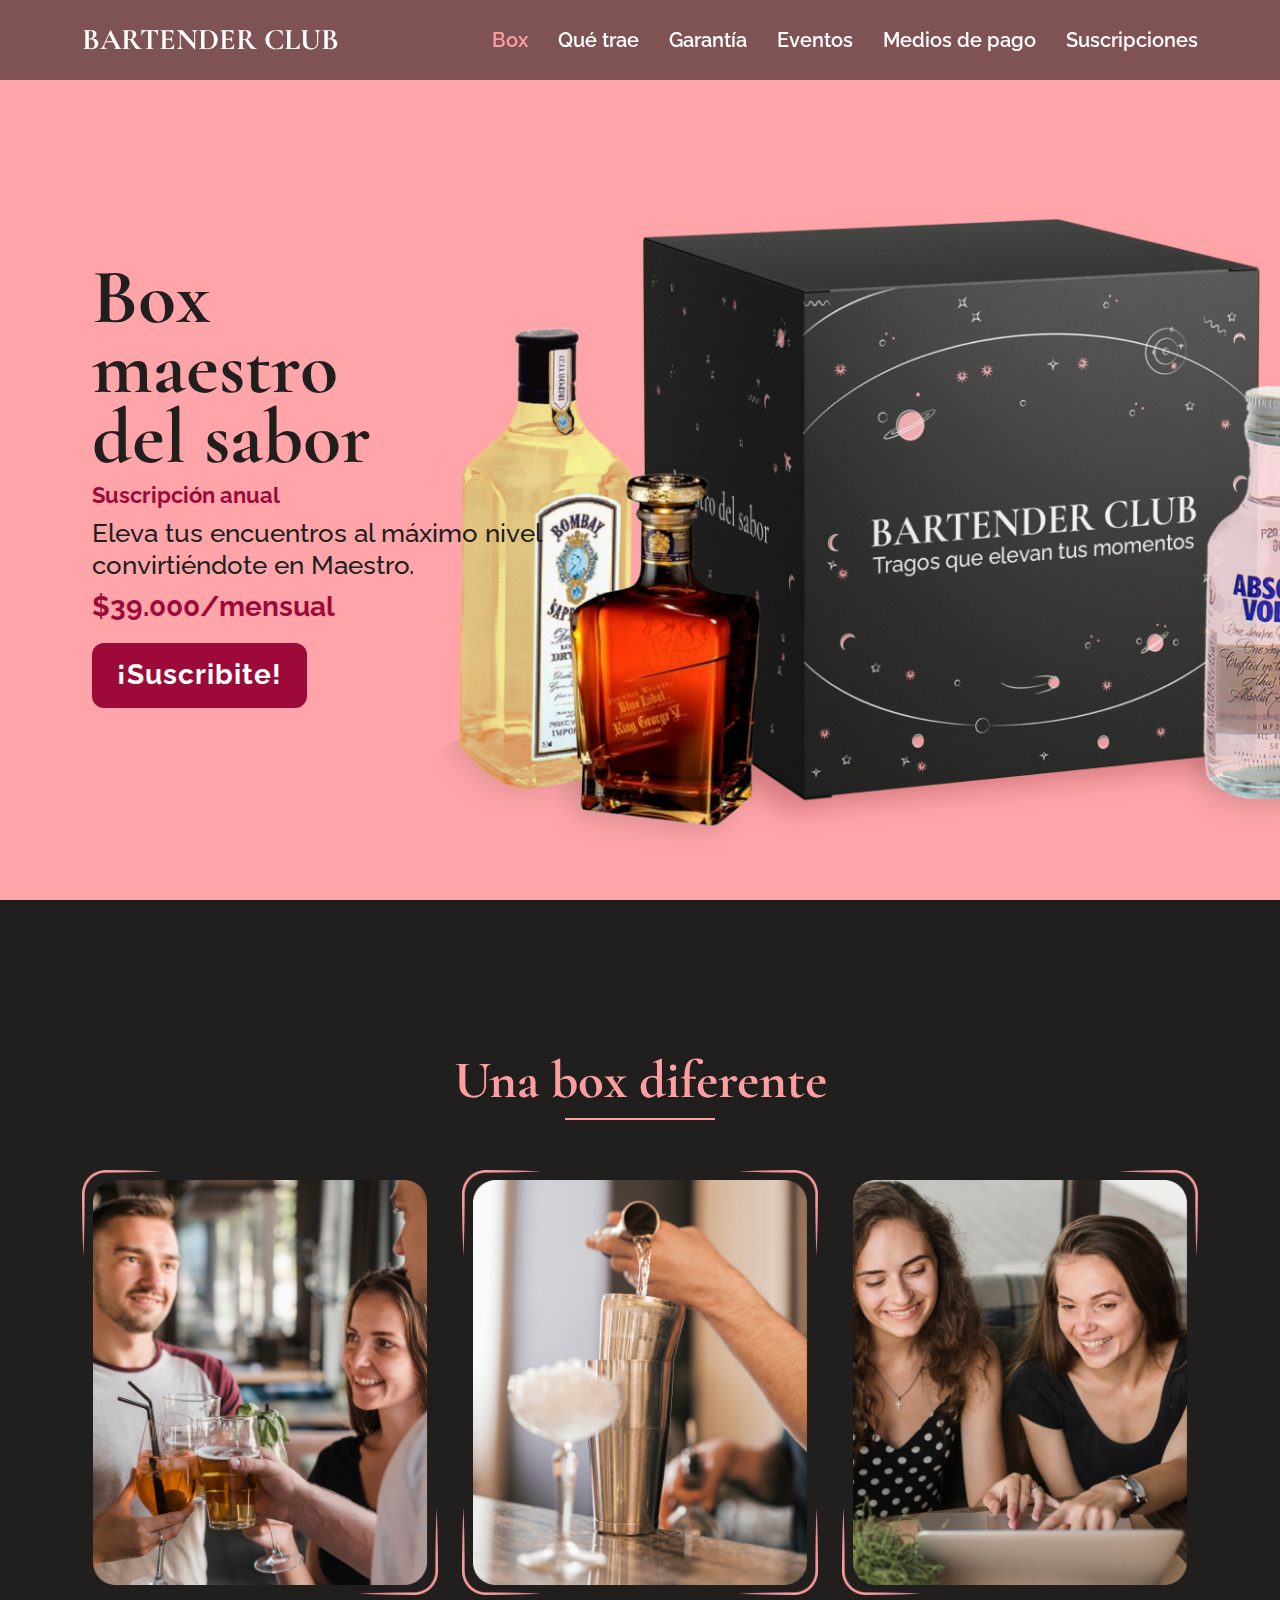
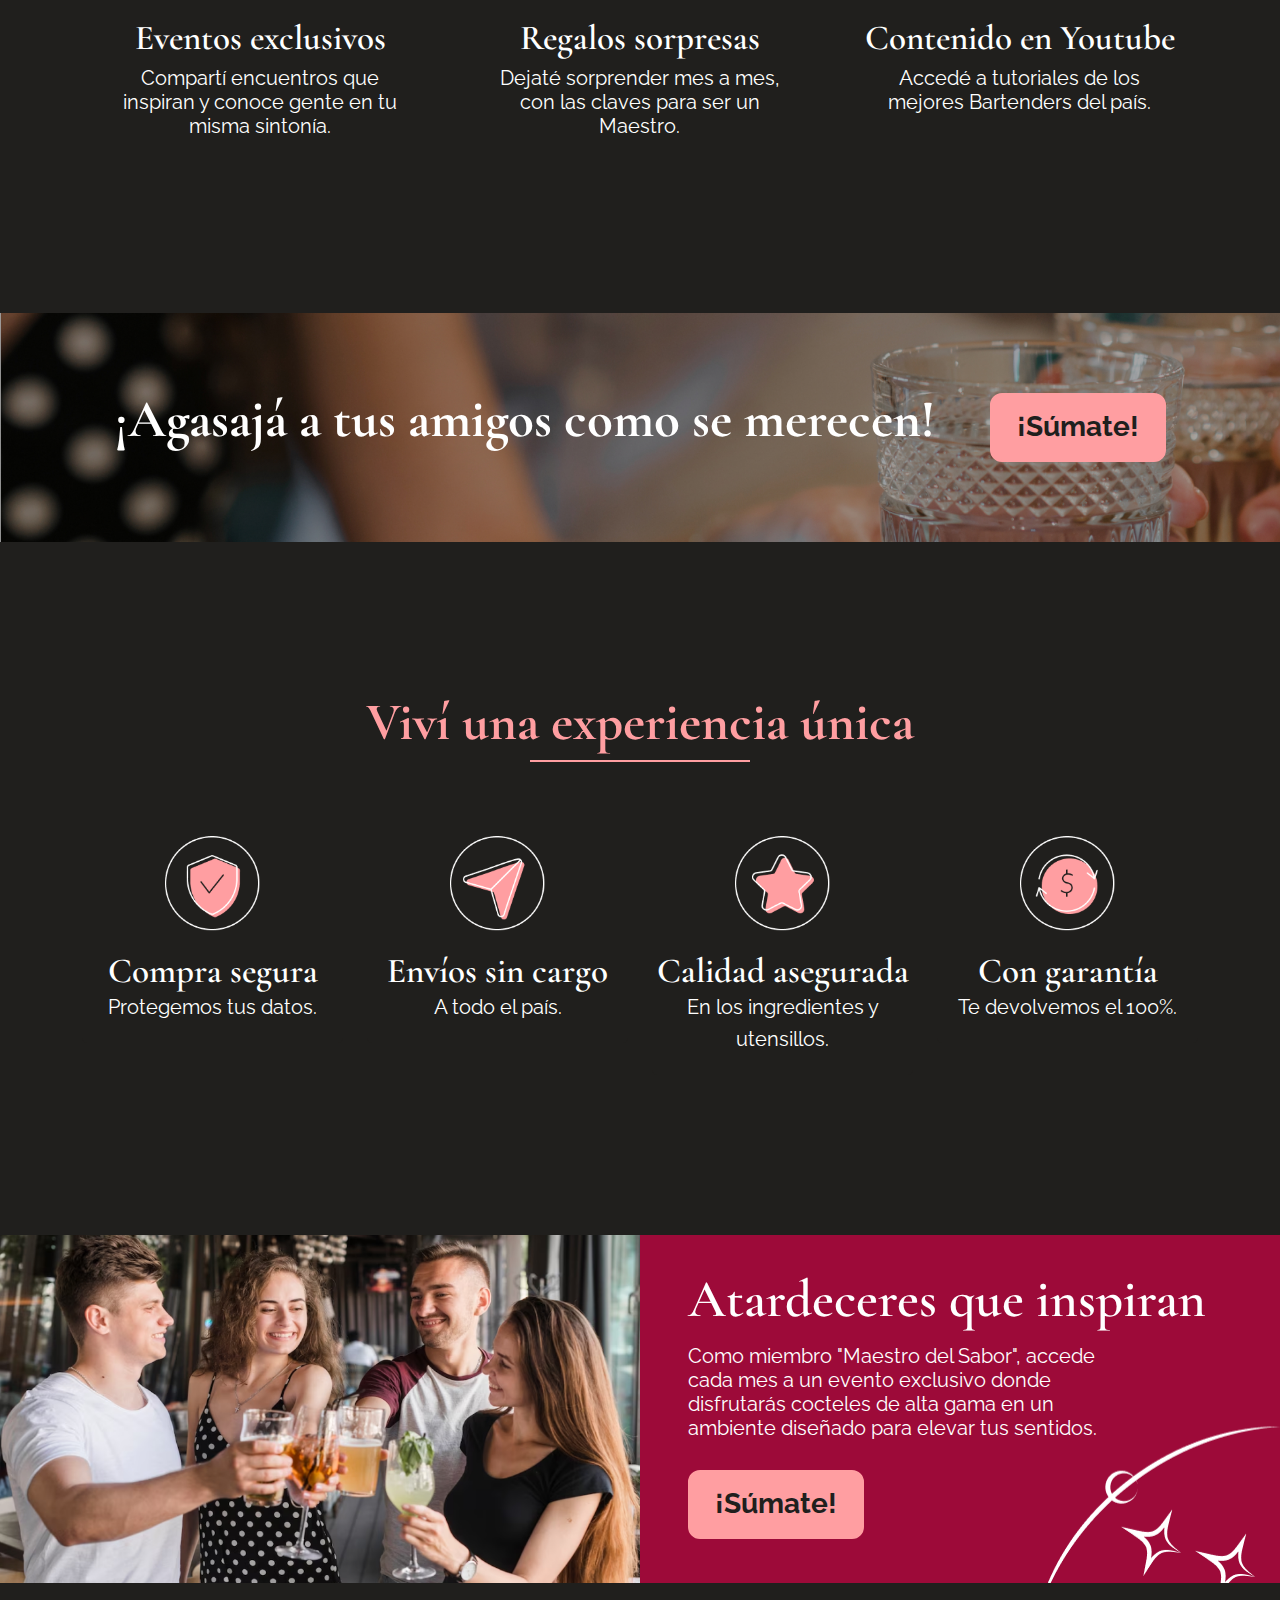
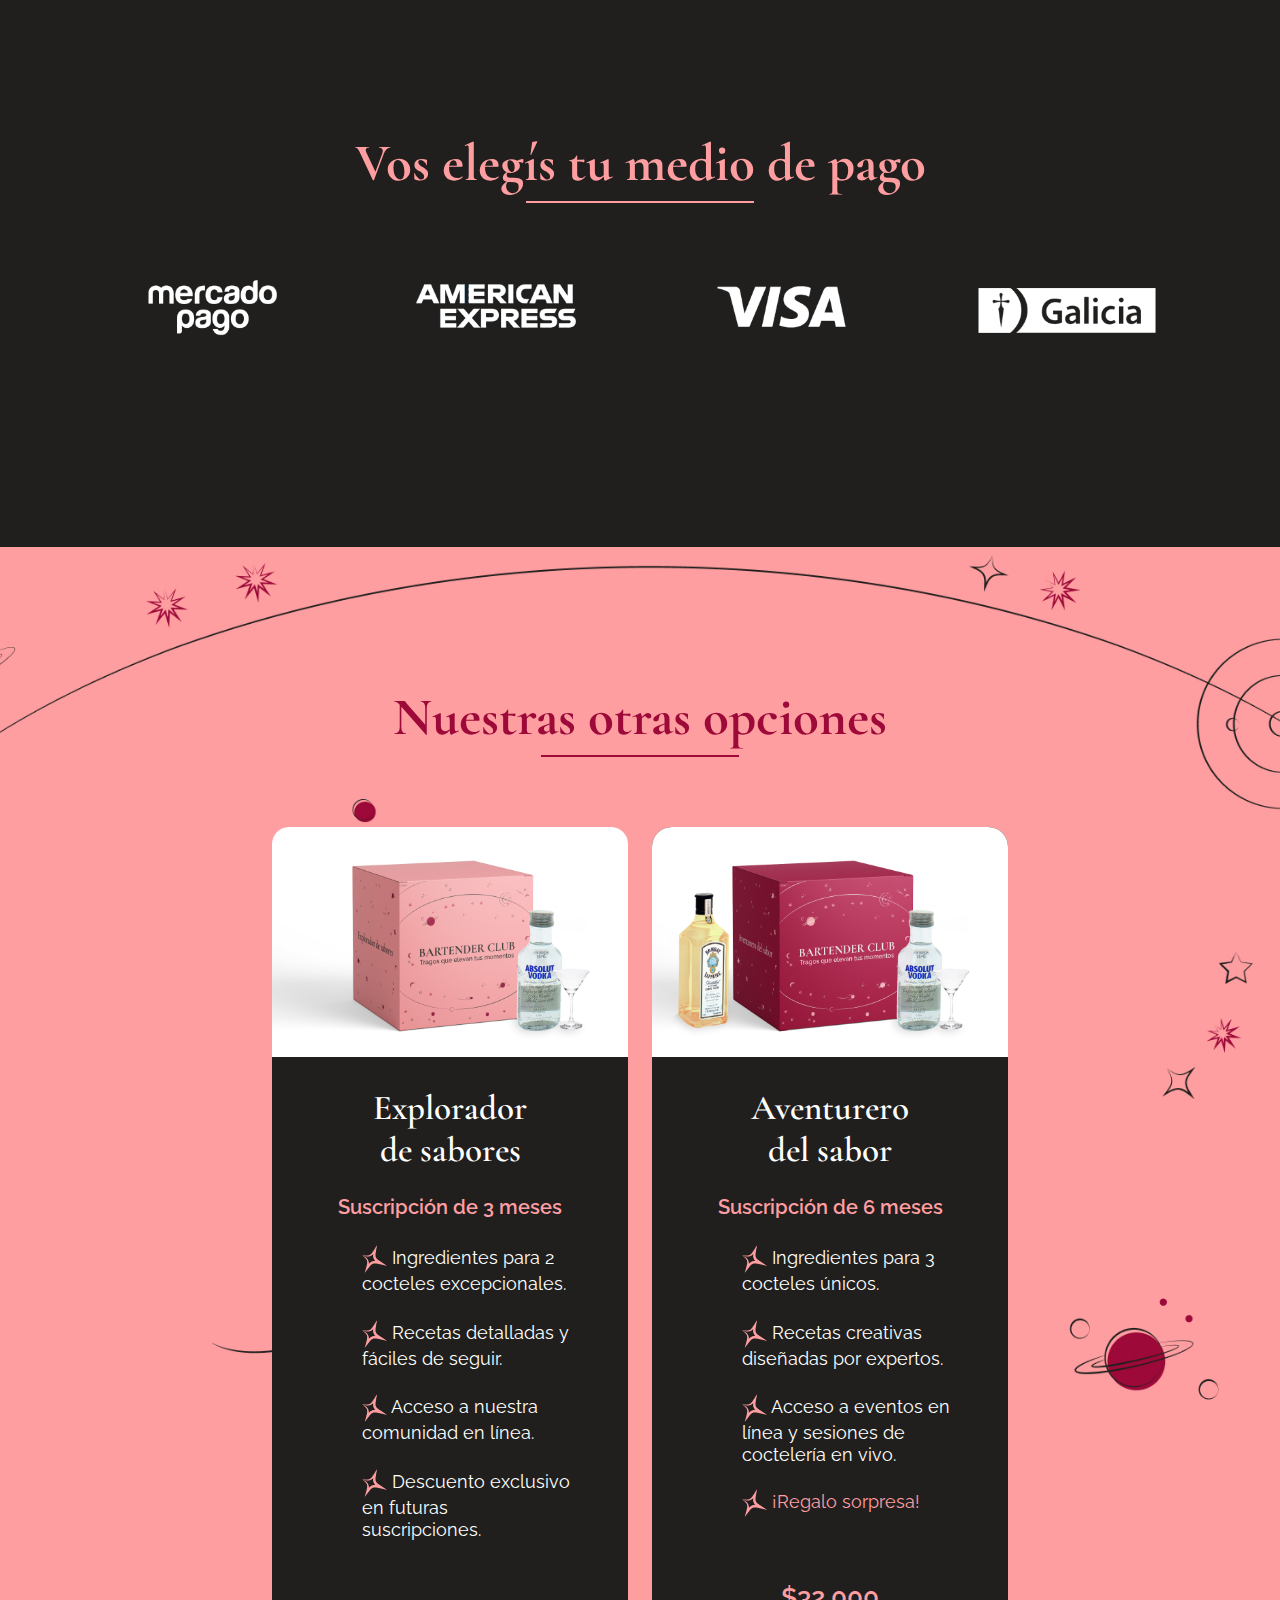
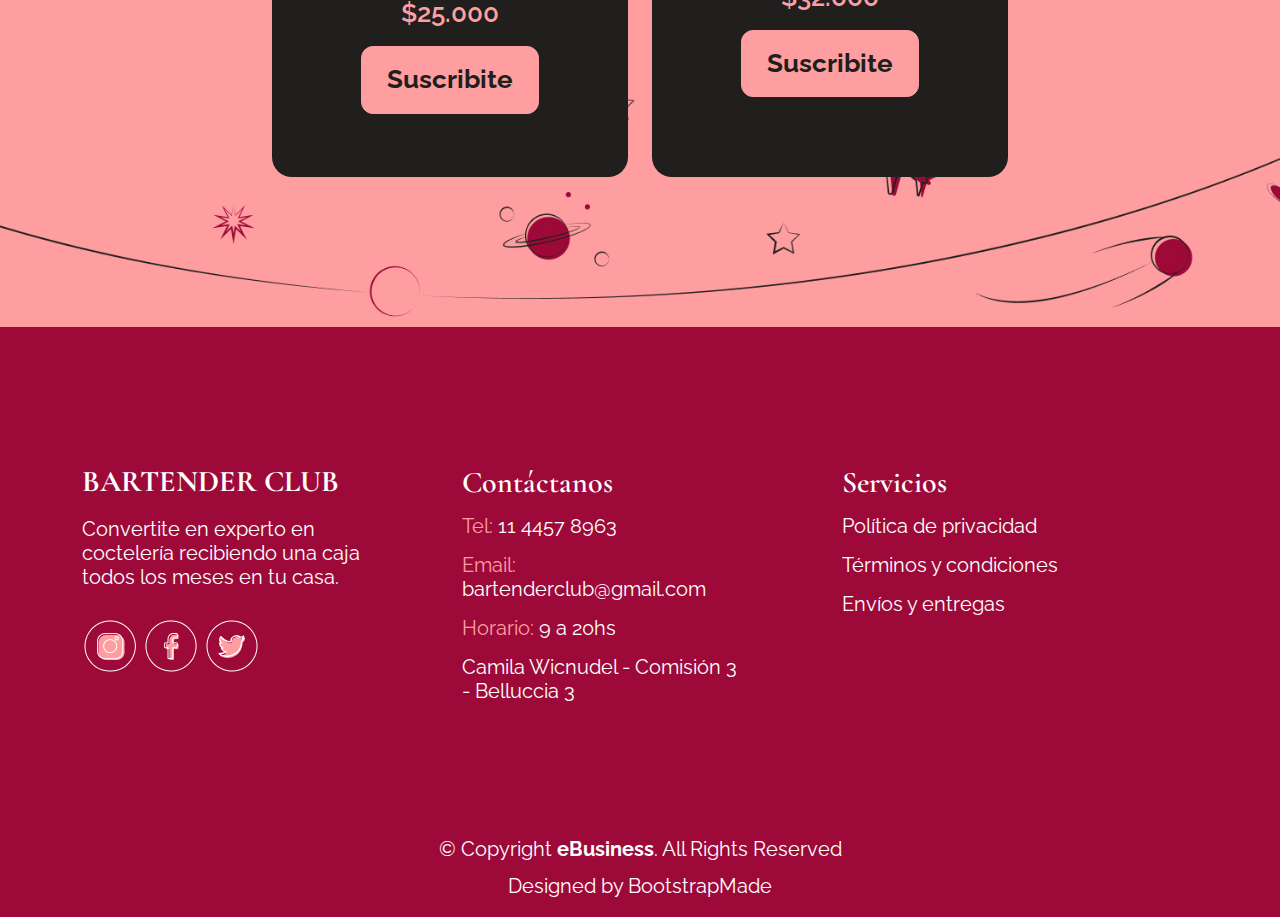
==== detalle.html @ 48e166f2 "ÚLTIMOS CAMBIOS!" ====
<!DOCTYPE html>
<html lang="en">

<head>
  <meta charset="utf-8">
  <meta content="width=device-width, initial-scale=1.0" name="viewport">

  <title>eBusiness Bootstrap Template - Index</title>
  <meta content="" name="description">
  <meta content="" name="keywords">

  <!-- Favicons -->
  <link href="assets/img/favicon.png" rel="icon">
  <link href="assets/img/apple-touch-icon.png" rel="apple-touch-icon">

  <!-- Google Fonts -->
  <link rel="preconnect" href="https://fonts.googleapis.com">
<link rel="preconnect" href="https://fonts.gstatic.com" crossorigin>
<link href="https://fonts.googleapis.com/css2?family=Cormorant+Garamond:wght@400;500;600;700&family=Raleway:wght@400;500;600;700&display=swap" rel="stylesheet">

  <!-- Vendor CSS Files -->
  <link href="assets/vendor/animate.css/animate.min.css" rel="stylesheet">
  <link href="assets/vendor/bootstrap/css/bootstrap.min.css" rel="stylesheet">
  <link href="assets/vendor/bootstrap-icons/bootstrap-icons.css" rel="stylesheet">
  <link href="assets/vendor/boxicons/css/boxicons.min.css" rel="stylesheet">
  <link href="assets/vendor/glightbox/css/glightbox.min.css" rel="stylesheet">
  <link href="assets/vendor/swiper/swiper-bundle.min.css" rel="stylesheet">

  <!-- Template Main CSS File -->
  <link href="assets/css/style.css" rel="stylesheet">

  <!-- =======================================================
  * Template Name: eBusiness
  * Updated: Jul 27 2023 with Bootstrap v5.3.1
  * Template URL: https://bootstrapmade.com/ebusiness-bootstrap-corporate-template/
  * Author: BootstrapMade.com
  * License: https://bootstrapmade.com/license/
  ======================================================== -->



</head>

<body>

  <!-- ======= Header ======= -->
  <header id="header" class="fixed-top d-flex align-items-center">
    <div class="container d-flex justify-content-between">

      <div class="logo">
        <h1><a href="index.html"><span>BARTENDER CLUB</a></h1>
        <!-- Uncomment below if you prefer to use an image logo -->
        <!-- <a href="index.html"><img src="assets/img/logo.png" alt="" class="img-fluid"></a>-->
      </div>

      <nav id="navbar" class="navbar">
        <ul>
          <li><a class="nav-link scrollto active" href="#hero">Box</a></li>
          <li><a class="nav-link scrollto" href="#services2">Qué trae</a></li>
          <li><a class="nav-link scrollto" href="#team2">Garantía</a></li>
          <!-- <li><a class="nav-link scrollto" href="#testimonials">Comunidad</a></li>-->
          <li><a class="nav-link scrollto" href="#reviews-area">Eventos</a></li>
         <!-- <li><a class="nav-link scrollto" href="#portfolio">Opiniones</a></li> -->
          <li><a class="nav-link scrollto" href="#team3">Medios de pago</a></li>
          <li><a class="nav-link scrollto" href="#pricing">Suscripciones</a></li>
          <!-- <li><a href="blog.html">Blog</a></li>
          <li class="dropdown"><a href="#"><span>Drop Down</span> <i class="bi bi-chevron-down"></i></a>
            <ul>
              <li><a href="#">Drop Down 1</a></li>
              <li class="dropdown"><a href="#"><span>Deep Drop Down</span> <i class="bi bi-chevron-right"></i></a>
                <ul>
                  <li><a href="#">Deep Drop Down 1</a></li>
                  <li><a href="#">Deep Drop Down 2</a></li>
                  <li><a href="#">Deep Drop Down 3</a></li>
                  <li><a href="#">Deep Drop Down 4</a></li>
                  <li><a href="#">Deep Drop Down 5</a></li>
                </ul>
              </li>
              <li><a href="#">Drop Down 2</a></li>
              <li><a href="#">Drop Down 3</a></li>
              <li><a href="#">Drop Down 4</a></li>
            </ul>
          </li>
          <li><a class="nav-link scrollto" href="#contact">Contacto</a></li>
        </ul>
        <i class="bi bi-list mobile-nav-toggle"></i> -->
      </nav><!-- .navbar -->


    </div>
  </header><!-- End Header -->

   <!-- ======= hero Section ======= -->
   <section id="hero2"> <div class="carousel-item active">
        <div class="carousel-container">
            <div class="container">
                <h2 class="animate__animated animate__fadeInUp">Box maestro del sabor</h2>
                <h4>Suscripción anual</h4>
                <p class="animate__animated animate__fadeInDown">Eleva tus encuentros al máximo nivel convirtiéndote en Maestro. </p>
                <h3 >$39.000/mensual</h3>
                <a href="#about" class="btn-get-started scrollto animate__animated animate__fadeInUp">¡Suscribite!</a>
            </div>
        </div>
    </div>
</section>
<!-- End Hero Section -->


  <main id="main">

    

    <!-- ======= Services Section detalle ======= -->
    <div id="services2" class="services-area2 area-padding2">
      <div class="container">
        <div class="row">
          <div class="col-md-12 col-sm-12 col-xs-12">
            <div class="section-headline services-head text-center">
              <h2>Una box diferente</h2>
            </div>
          </div>
        </div>
        <div class="row text-center">
          <!-- Start Left services -->
          <div class="col-md-4 col-sm-4 col-xs-12">
            <div class="about-move">
              <div class="services-details">
                <div class="single-services2">
                  <a href="#">
                    <img src="assets/img/comofunciona/b1.png" alt="">
                  </a>
                  <h4>Eventos exclusivos</h4>
                  <p>
                    Compartí encuentros que inspiran y conoce gente en tu misma sintonía.
                  </p>
                </div>
              </div>
              <!-- end about-details -->
            </div>
          </div>
          <div class="col-md-4 col-sm-4 col-xs-12">
            <div class="about-move">
              <div class="services-details">
                <div class="single-services2">
                  <a href="#">
                    <img src="assets/img/comofunciona/b2.png" alt="">
                  </a>
                  <h4>Regalos sorpresas</h4>
                  <p>
                    Dejaté sorprender mes a mes, con las claves para ser un Maestro.
                  </p>
                </div>
              </div>
              <!-- end about-details -->
            </div>
          </div>
          <div class="col-md-4 col-sm-4 col-xs-12">
            <!-- end col-md-4 -->
            <div class=" about-move">
              <div class="services-details">
                <div class="single-services2">
                  <a href="#">
                    <img src="assets/img/comofunciona/b3.png" alt="">
                  </a>
                  <h4>Contenido en Youtube</h4>
                  <p>
                    Accedé a tutoriales de los mejores Bartenders del país.
                  </p>
                </div>
              </div>
              <!-- end about-details -->
            </div>
          </div>
          <div class="col-md-4 col-sm-4 col-xs-12">
            <!-- end col-md-4 -->
           
            </div>
          </div>
        </div>
      </div>
    </div><!-- End Services Section -->
    
    <!-- ======= About Section ======= 
    <div id="about" class="about-area area-padding">
      <div class="container">
        <div class="row">
          <div class="col-md-12 col-sm-12 col-xs-12">
          </div>
        </div>
        <div class="row">
          <!-- single-well start
          <div class="col-md-6 col-sm-6 col-xs-12">
            <div class="well-left">
              <div class="single-well">
                <a href="#">
                  <img src="assets/img/about/brindis.png" alt="">
                </a>
              </div>
            </div>
          </div>
          <!-- single-well end
          <div class="col-md-6 col-sm-6 col-xs-12">
            <div class="well-middle">
              <div class="single-well">
                
                <h2>Viví tu mejor experiencia</h2>
                <ul>
                  <li>
                    <img src="assets/img/bullet.png" alt="">  Sé tu propio creador de sabores
                  </li>
                   <p>
                    Tu creatividad se enciende para transformar cada momento en una experiencia única.
                  </p> 
                
                  <li>
                    <img src="assets/img/bullet.png" alt=""> Sorprendé a tus amigos
                  </li>

                  <p>
                    Tus cocteles excepcionales elevarán tus encuentros a un nivel superior, creando recuerdos inolvidables.
                  </p> 

                  <li>
                    <img src="assets/img/bullet.png" alt=""> Descubrí los secretos
                  </li>
                  <li>  <p>
                    Tu toque especial está en aprender los trucos de Pablo Zitarosa, campeón del World Class 2023.
                  </p> </li>
                 
              
                </ul>
              </div>
            </div>
          </div>
          <!-- End col
        </div>
      </div>
    </div><!-- End About Section -->


  <!--   ======= Suscribe Section ======= -->
  <div class="suscribe-area2">
    <div class="container">
      <div class="row">
        <div class="col-lg-12 col-md-12 col-sm-12 col-xs=12">
          <div class="suscribe-text text-center">
            <h2>¡Agasajá a tus amigos como se merecen!</h2>
            <a class="sus-btn" href="#">¡Súmate!</a>
          </div>
        </div>
      </div>
    </div>
  </div><!-- End Suscribe Section -->

 
   <!-- ======= Team Section ======= -->
 <div id="team2" class="our-team-area area-padding">
  <div class="container">
    <div class="row">
      <div class="col-md-12 col-sm-12 col-xs-12">
        <div class="section-headline text-center">
          <h2>Viví una experiencia única</h2>
        </div>
      </div>
    </div>
    <div class="row">
      <div class="col-md-3 col-sm-3 col-xs-12">
        <div class="single-team-member">
          <div class="team-img">
            <a href="#">
              <img src="assets/img/team/e1.png" alt="">
            </a>
            <div class="team-social-icon text-center">
              
            </div>
          </div>
          <div class="team-content2 text-center">
            <h3>Compra segura</h3>
            <p>Protegemos tus datos.</p>
          </div>
        </div>
      </div>
     <!--   End column -->
       <div class="col-md-3 col-sm-3 col-xs-12">
        <div class="single-team-member">
          <div class="team-img">
            <a href="#">
              <img src="assets/img/team/e2.png" alt="">
            </a>
            <div class="team-social-icon text-center">
            
            </div>
          </div>
          <div class="team-content2 text-center">
            <h3>Envíos sin cargo</h3>
            <p> A todo el país.</p>
          </div>
        </div>
      </div> 
     <!--   End column -->
      <div class="col-md-3 col-sm-3 col-xs-12">
        <div class="single-team-member">
          <div class="team-img">
            <a href="#">
              <img src="assets/img/team/e3.png" alt="">
            </a>
            <div class="team-social-icon text-center">
              
            </div>
          </div>
          <div class="team-content2 text-center">
            <h3>Calidad asegurada</h3>
            <p>En los ingredientes y utensillos.</p>
          </div>
        </div>
      </div>
   <!--   End column -->
      <div class="col-md-3 col-sm-3 col-xs-12">
        <div class="single-team-member">
          <div class="team-img">
            <a href="#">
              <img src="assets/img/team/e4.png" alt="">
            </a>
            <div class="team-social-icon text-center">

            </div>
          </div>
          <div class="team-content2 text-center">
            <h3>Con garantía</h3>
            <p>Te devolvemos el 100%.</p>
          </div>
        </div>
      </div>
   <!--   End column -->
    </div>
  </div>
</div>
<!-- End Team Section -->

 <!-- ======= Rviews Section ======= -->
 <div class="reviews-area">
  <div class="row g-0">
    <div class="col-lg-6">
      <img src="assets/img/background/brindis2.png" alt="" class="img-fluid">
    </div>
    <div class="col-lg-6 work-right-text d-flex align-items-center">
      <div class="px-5 py-5 py-lg-0">
        <h2>Atardeceres que inspiran</h2>
        <p>Como miembro "Maestro del Sabor", accede cada mes a un evento exclusivo donde disfrutarás cocteles de alta gama en un ambiente diseñado para elevar tus sentidos.</p>
         <a class="sus-btn" href="#">¡Súmate!</a>
      </div>
    </div>
  </div>
</div><!-- End Rviews Section -->


<!-- ======= medios de pago ======= -->
<div id="team3" class="our-team-area area-padding">
  <div class="container">
    <div class="row">
      <div class="col-md-12 col-sm-12 col-xs-12">
        <div class="section-headline text-center">
          <h2>Vos elegís tu medio de pago</h2>
        </div>
      </div>
    </div>
    <div class="row">
      <div class="col-md-3 col-sm-3 col-xs-12">
        <div class="single-team-member">
          <div class="team-img">
            <a href="#">
              <img src="assets/img/team/me1.png" alt="">
            </a>
            <div class="team-social-icon text-center">
              
            </div>
          </div>
          <div class="team-content2 text-center">
            
          </div>
        </div>
      </div>
     <!--   End column -->
       <div class="col-md-3 col-sm-3 col-xs-12">
        <div class="single-team-member">
          <div class="team-img">
            <a href="#">
              <img src="assets/img/team/me2.png" alt="">
            </a>
            <div class="team-social-icon text-center">
            
            </div>
          </div>
          <div class="team-content2 text-center">
            
          </div>
        </div>
      </div> 
     <!--   End column -->
      <div class="col-md-3 col-sm-3 col-xs-12">
        <div class="single-team-member">
          <div class="team-img">
            <a href="#">
              <img src="assets/img/team/me3.png" alt="">
            </a>
            <div class="team-social-icon text-center">
              
            </div>
          </div>
          <div class="team-content2 text-center">
            
          </div>
        </div>
      </div>
   <!--   End column -->
      <div class="col-md-3 col-sm-3 col-xs-12">
        <div class="single-team-member">
          <div class="team-img">
            <a href="#">
              <img src="assets/img/team/me4.png" alt="">
            </a>
            <div class="team-social-icon text-center">

            </div>
          </div>
          <div class="team-content2 text-center">
           
          </div>
        </div>
      </div>
   <!--   End column -->
    </div>
  </div>
</div>
<!-- End Team Section -->

       <!-- ======= Pricing Section ======= -->
    <div id="pricing" class="pricing-area area-padding">
      <div class="container">
        <div class="row justify-content-center align-items-center"> <!-- Utilizamos flexbox para centrar horizontal y verticalmente -->
          <div class="col-md-12 col-sm-12 col-xs-12">
            <div class="section-headline text-center">
              <h2>Nuestras otras opciones</h2>
            </div>
          </div>
        </div>
        <div class="row justify-content-center align-items-center"> <!-- Utilizamos flexbox para centrar horizontal y verticalmente -->
          <div class="col-md-4 col-sm-4 col-xs-12">
            <div class="pri_table_list">
              <img src="assets/img/box1.png" class="testimonial-img" alt="">
              <h3>Explorador <br /> de sabores </h3>
              <h5>Suscripción de 3 meses</h5>
              <ol>
                <li>
                  <img src="assets/img/minibullet.png" alt=""> Ingredientes para 2 cocteles excepcionales.
                </li>
                <li> <img src="assets/img/minibullet.png" alt="">  Recetas detalladas y fáciles de seguir.
                  </li>
                  <li>
                    <img src="assets/img/minibullet.png" alt="">  Acceso a nuestra comunidad en línea.
                  </li>
                  <li> <img src="assets/img/minibullet.png" alt=""> Descuento exclusivo en futuras suscripciones.
                    </li>
              
                   <!--
               <li class="check"><i class="bi bi-check"></i><span>Multiple slider</span></li>
                <li class="cross"><i class="bi bi-x"></i><span>Free domin</span></li>
                <li class="cross"><i class="bi bi-x"></i><span>Support unlimited</span></li>
                <li class="check"><i class="bi bi-check"></i><span>Payment online</span></li>
                <li class="check"><i class="bi bi-x"></i><span>Cash back</span></li>
              -->
            </ol>
            <h4> <br /> $25.000 </h4>
              <button>Suscribite</button>
            </div>
          </div>
          <div class="col-md-4 col-sm-4 col-xs-12">
            <div class="pri_table_list active">
              <img src="assets/img/box2.png" class="testimonial-img" alt="">
              <h3>Aventurero <br /> del sabor </h3>
              <h5>Suscripción de 6 meses</h5>
              <ol>
                <li>  <img src="assets/img/minibullet.png" alt="">  Ingredientes para 3 cocteles únicos.
                </li>
                <li> <img src="assets/img/minibullet.png" alt="">  Recetas creativas diseñadas por expertos.
                  </li>
                  <li>
                    <img src="assets/img/minibullet.png" alt="">  Acceso a eventos en línea y sesiones de coctelería en vivo.
                  </li>
                  <h6><img src="assets/img/minibullet.png" alt="">  ¡Regalo sorpresa!</h6> 
                    
                <!--<li class="check"><i class="bi bi-check"></i><span>Support unlimited</span></li>
                <li class="check"><i class="bi bi-check"></i><span>Payment online</span></li>
                <li class="cross"><i class="bi bi-x"></i><span>Cash back</span></li> -->
              </ol>
              <h4> <br /> $32.000 </h4>
              <button>Suscribite</button>
            </div>
          </div>
        
        </div>
      </div>
    </div><!-- End Pricing Section -->

<!-- ======= Marcas ======= 
<div id="marcas" class="marcas-area">
  <div class="container">
    <div class="row">
      <div class="col-md-12 col-sm-12 col-xs-12">
      </div>
    </div>
    <div class="row">
      <div class="col-md-3 col-sm-3 col-xs-12">
        <div class="single-team-member">
          <div class="team-img">
            <a href="#">
              <img src="assets/img/marcas/marca1.png" alt="">
            </a>
            <div class="team-social-icon text-center">
              <ul>
                
              </ul>
            </div>
          </div>
         
        </div>
      </div>
     <!--   End column 
       <div class="col-md-3 col-sm-3 col-xs-12">
        <div class="single-team-member">
          <div class="team-img">
            <a href="#">
              <img src="assets/img/marcas/marca2.png" alt="">
            </a>
            <div class="team-social-icon text-center">
              <ul>
              
              </ul>
            </div>
          </div>
          
        </div>
      </div> 
     <!--   End column 
      <div class="col-md-3 col-sm-3 col-xs-12">
        <div class="single-team-member">
          <div class="team-img">
            <a href="#">
              <img src="assets/img/marcas/marca3.png" alt="">
            </a>
            <div class="team-social-icon text-center">
              <ul>
               
              </ul>
            </div>
          </div>
          
        </div>
      </div>
   <!--   End column 
      <div class="col-md-3 col-sm-3 col-xs-12">
        <div class="single-team-member">
          <div class="team-img">
            <a href="#">
              <img src="assets/img/marcas/marca4.png" alt="">
            </a>
            <div class="team-social-icon text-center">
              <ul>
               
              </ul>
            </div>
          </div>
          
        </div>
      </div>
   <!--   End column 
    </div>
  </div>
</div>
<!-- End Team Section -->

    
    
  
  
  
   <!-- ======= About Section 2 ======= 
   <div id="about" class="about-area2 area-padding">
    <div class="container">
      <div class="row">
        <div class="col-md-12 col-sm-12 col-xs-12">
        </div>
      </div>
      <div class="row">
        <!-- single-well start
        <div class="col-md-6 col-sm-6 col-xs-12">
          <div class="well-middle">
            <div class="single-well2">
              <h2>El creador de la magia</h2>
              <p>
                Soy Pablo Zitarosa, apasionado de la coctelería y ganador del World Class 2023. Mi objetivo es inspirarte para que transformes tus momentos y sorprendas a tus amigos. </p>
            </div> <a class="about-btn" href="#">Conoce más</a>
          </div>
        </div>
      
        <!-- single-well end
        
        <div class="col-md-6 col-sm-6 col-xs-12">
          <div class="well-left">
            <div class="single-well">
              <a href="#">
                <img src="assets/img/about/nuevopablo.png" alt="">
              </a>
            </div>
          </div>
        </div>

        <!-- End col-
      </div>
    </div>
  </div><!-- End About Section 2 -->
  
  
   
    
<!-- ======= Portfolio Section ======= 
<div id="portfolio" class="portfolio-area area-padding fix">
  <div class="container">
    <div class="row">
      <div class="col-lg-12 col-md-12 col-sm-12 col-xs-12">
        <div class="section-headline text-center">
          <h2>Compartí tu #MomentoBartender</h2>
        </div>
      </div>
    </div>
    <div class="row wesome-project-1 fix">
      <!-- Start Portfolio -page 
      <div class="col-lg-12 col-md-12 col-sm-12 col-xs-12">
       
      </div>
    </div>


    <div class="row awesome-project-content portfolio-container">


      <!-- portfolio-item start 
      <div class="col-md-4 col-sm-4 col-xs-12 portfolio-item filter-app portfolio-item">
        <div class="single-awesome-project">
          <div class="awesome-img">
            <a href="#"><img src="assets/img/portfolio/p1.png" alt="" /></a>
            <div class="add-actions text-center">
              <div class="project-dec">
                
              </div>
            </div>
          </div>
        </div>
      </div>
      <!-- portfolio-item end 


      <!-- portfolio-item start
      <div class="col-md-4 col-sm-4 col-xs-12 portfolio-item filter-web">
        <div class="single-awesome-project">
          <div class="awesome-img">
            <a href="#"><img src="assets/img/portfolio/p2.png" alt="" /></a>
            <div class="add-actions text-center">
              <div class="project-dec">
                
              </div>
            </div>
          </div>
        </div>
      </div>
      <!-- portfolio-item end -->

      <!-- portfolio-item start 
      <div class="col-md-4 col-sm-4 col-xs-12 portfolio-item filter-card">
        <div class="single-awesome-project">
          <div class="awesome-img">
            <a href="#"><img src="assets/img/portfolio/p3.png" alt="" /></a>
            <div class="add-actions text-center">
              <div class="project-dec">
                
              </div>
            </div>
          </div>
        </div>
      </div>
      <!-- portfolio-item end -->


      <!-- portfolio-item start 
      <div class="col-md-4 col-sm-4 col-xs-12 portfolio-item filter-web">
        <div class="single-awesome-project">
          <div class="awesome-img">
            <a href="#"><img src="assets/img/portfolio/p4.png" alt="" /></a>
            <div class="add-actions text-center">
              <div class="project-dec">
               
              </div>
            </div>
          </div>
        </div>
      </div>
      <!-- portfolio-item end -->


      <!-- portfolio-item start 
      <div class="col-md-4 col-sm-4 col-xs-12 portfolio-item filter-app">
        <div class="single-awesome-project">
          <div class="awesome-img">
            <a href="#"><img src="assets/img/portfolio/p5.png" alt="" /></a>
            <div class="add-actions text-center text-center">
              <div class="project-dec">
                
              </div>
            </div>
          </div>
        </div>
      </div>
      <!-- portfolio-item end 


      <!-- portfolio-item start 
      <div class="col-md-4 col-sm-4 col-xs-12 portfolio-item filter-web">
        <div class="single-awesome-project">
          <div class="awesome-img">
            <a href="#"><img src="assets/img/portfolio/p6.png" alt="" /></a>
            <div class="add-actions text-center">
              <div class="project-dec">
                
              </div>
            </div>
          </div>
        </div>
      </div>
      <!-- portfolio-item end -->


    </div>
  </div>
</div><!-- End Portfolio Section -->
  
  


    <!-- ======= Blog Section ======= 
    <div id="blog" class="blog-area">
      <div class="blog-inner area-padding">
        <div class="blog-overly"></div>
        <div class="container ">
          <div class="row">
            <div class="col-md-12 col-sm-12 col-xs-12">
              <div class="section-headline text-center">
                <h2>Latest News</h2>
              </div>
            </div>
          </div>
          <div class="row">
            <!-- Start Left Blog 
            <div class="col-md-4 col-sm-4 col-xs-12">
              <div class="single-blog">
                <div class="single-blog-img">
                  <a href="blog.html">
                    <img src="assets/img/blog/1.jpg" alt="">
                  </a>
                </div>
                <div class="blog-meta">
                  <span class="comments-type">
                    <i class="fa fa-comment-o"></i>
                    <a href="#">13 comments</a>
                  </span>
                  <span class="date-type">
                    <i class="fa fa-calendar"></i>2016-03-05 / 09:10:16
                  </span>
                </div>
                <div class="blog-text">
                  <h4>
                    <a href="blog.html">Assumenda repud eum veniam</a>
                  </h4>
                  <p>
                    Lorem ipsum dolor sit amet conse adipis elit Assumenda repud eum veniam optio modi sit explicabo nisi magnam quibusdam.sit amet conse adipis elit Assumenda repud eum veniam optio modi sit explicabo nisi magnam quibusdam.
                  </p>
                </div>
                <span>
                  <a href="blog.html" class="ready-btn">Read more</a>
                </span>
              </div>
              <!-- Start single blog -->
            </div>
            <!-- End Left Blog-->
            <!-- Start Left Blog 
            <div class="col-md-4 col-sm-4 col-xs-12">
              <div class="single-blog">
                <div class="single-blog-img">
                  <a href="blog.html">
                    <img src="assets/img/blog/2.jpg" alt="">
                  </a>
                </div>
                <div class="blog-meta">
                  <span class="comments-type">
                    <i class="fa fa-comment-o"></i>
                    <a href="#">130 comments</a>
                  </span>
                  <span class="date-type">
                    <i class="fa fa-calendar"></i>2016-03-05 / 09:10:16
                  </span>
                </div>
                <div class="blog-text">
                  <h4>
                    <a href="blog.html">Explicabo magnam quibusdam.</a>
                  </h4>
                  <p>
                    Lorem ipsum dolor sit amet conse adipis elit Assumenda repud eum veniam optio modi sit explicabo nisi magnam quibusdam.sit amet conse adipis elit Assumenda repud eum veniam optio modi sit explicabo nisi magnam quibusdam.
                  </p>
                </div>
                <span>
                  <a href="blog.html" class="ready-btn">Read more</a>
                </span>
              </div>
              <!-- Start single blog 
            </div>
            <!-- End Left Blog
            <!-- Start Right Blog
            <div class="col-md-4 col-sm-4 col-xs-12">
              <div class="single-blog">
                <div class="single-blog-img">
                  <a href="blog.html">
                    <img src="assets/img/blog/3.jpg" alt="">
                  </a>
                </div>
                <div class="blog-meta">
                  <span class="comments-type">
                    <i class="fa fa-comment-o"></i>
                    <a href="#">10 comments</a>
                  </span>
                  <span class="date-type">
                    <i class="fa fa-calendar"></i>2016-03-05 / 09:10:16
                  </span>
                </div>
                <div class="blog-text">
                  <h4>
                    <a href="blog.html">Lorem ipsum dolor sit amet</a>
                  </h4>
                  <p>
                    Lorem ipsum dolor sit amet conse adipis elit Assumenda repud eum veniam optio modi sit explicabo nisi magnam quibusdam.sit amet conse adipis elit Assumenda repud eum veniam optio modi sit explicabo nisi magnam quibusdam.
                  </p>
                </div>
                <span>
                  <a href="blog.html" class="ready-btn">Read more</a>
                </span>
              </div>
            </div>
            <!-- End Right Blog-->
          </div>
        </div>
      </div>
    </div><!-- End Blog Section -->

   <!-- ======= Testimonials Section ======= 
   <div id="testimonials" class="testimonials">
    <div class="container">


      <div class="testimonials-slider swiper">
        <div class="swiper-wrapper">


          <div class="swiper-slide">
            <div class="testimonial-item">
              <img src="assets/img/testimonials/testimonial1.png" class="testimonial-img" alt="">
              <h3>Catalina Rivera</h3>
              <h4>27 años</h4>
              <p>
                <i class="bx bxs-quote-alt-left quote-icon-left"></i>
                Pude empezar a hacer cocteles increíbles para compartir momentos geniales con  mis amigos gracias a las recetas de Pablo. ¡Recomiendo la experiencia! <i class="bx bxs-quote-alt-right quote-icon-right"></i>
              </p>
            </div>
          </div><!-- End testimonial item 


          <div class="swiper-slide">
            <div class="testimonial-item">
              <img src="assets/img/testimonials/test2.png" class="testimonial-img" alt="">
              <h3>Marcos Silvestre</h3>
              <h4>23 años</h4>
              <p>
                <i class="bx bxs-quote-alt-left quote-icon-left"></i>
                ¡Increíble experiencia! Los cocteles de Bartender Club transformaron nuestro encuentro en una fiesta inolvidable. ¡Altamente recomendado! <i class="bx bxs-quote-alt-right quote-icon-right"></i>
              </p>
            </div>
          </div><!-- End testimonial item 


          <div class="swiper-slide">
            <div class="testimonial-item">
              <img src="assets/img/testimonials/test3.png" class="testimonial-img" alt="">
              <h3>Laura Cortez</h3>
              <h4>25 años</h4>
              <p>
                <i class="bx bxs-quote-alt-left quote-icon-left"></i>
                Una experiencia espectacular. Cada caja es una sorpresa de sabores y creatividad. Gracias a Bartender Club, ahora soy el rey de los cocteles en mis reuniones. ¡No puedo esperar para la próxima entrega! <i class="bx bxs-quote-alt-right quote-icon-right"></i>
          
             
              </p>
            </div>
          </div><!-- End testimonial item 


          <div class="swiper-slide">
            <div class="testimonial-item">
              <img src="assets/img/testimonials/test4.png" class="testimonial-img" alt="">
              <h3>Lucas Brandoni</h3>
              <h4>29 años</h4>
              <p>
                <i class="bx bxs-quote-alt-left quote-icon-left"></i>
                Bartender Club me transformó de novato a maestro de coctelería en poco tiempo. Cada caja es una nueva aventura llena de sorpresas deliciosas. Mis amigos están impresionados. Gracias!! <i class="bx bxs-quote-alt-right quote-icon-right"></i>
              </p>
            </div>
          </div><!-- End testimonial item 


          <div class="swiper-slide">
            <div class="testimonial-item">
              <img src="assets/img/testimonials/test5.png" class="testimonial-img" alt="">
              <h3>Nicolas Martin</h3>
              <h4>24 años</h4>
              <p>
                <i class="bx bxs-quote-alt-left quote-icon-left"></i>
                Me convertí en el anfitrión de las reuniones con amigos. La calidad de los ingredientes es excepcional y las recetas, simplemente únicas.  <i class="bx bxs-quote-alt-right quote-icon-right"></i>
              </p>
            </div>
          </div><!-- End testimonial item


        </div>
        <div class="swiper-pagination"></div>
      </div>


    </div>
  </div><!-- End Testimonials Section -->

    <!-- ======= Contact Section ======= 
    <div id="contact" class="contact-area">
      <div class="contact-inner area-padding">
        <div class="contact-overly"></div>
        <div class="container ">
          <div class="row">
            <div class="col-md-12 col-sm-12 col-xs-12">
              <div class="section-headline text-center">
                <h2>Contáctanos</h2>
              </div>
            </div>
          </div>
          <div class="row">
            <!-- Start contact icon column 
            <div class="col-md-4">
              <div class="contact-icon text-center">
                <div class="single-icon">
                  <i class="bi bi-phone"></i>
                  <p>
                    Call: +1 5589 55488 55<br>
                    <span>Monday-Friday (9am-5pm)</span>
                  </p>
                </div>
              </div>
            </div>
          Start contact icon column 
            <div class="col-md-4">
              <div class="contact-icon text-center">
                <div class="single-icon">
                  <i class="bi bi-envelope"></i>
                  <p>
                    Email: info@example.com<br>
                    <span>Web: www.example.com</span>
                  </p>
                </div>
              </div>
            </div>
            Start contact icon column 
            <div class="col-md-4">
              <div class="contact-icon text-center">
                <div class="single-icon">
                  <i class="bi bi-geo-alt"></i>
                  <p>
                    Location: A108 Adam Street<br>
                    <span>NY 535022, USA</span>
                  </p>
                </div>
              </div>
            </div>
          </div>
          <div class="row"> -->

            <!-- Start Google Map 
            <div class="col-md-6">
              <a href="#">
                <img src="assets/img/contact.png" alt="">
              </a>
            </div>
            <!-- End Google Map -->

            <!-- Start  contact 
            <div class="col-md-6">
              <div class="form contact-form">
                <form action="forms/contact.php" method="post" role="form" class="php-email-form">
                  <div class="form-group">
                    <input type="text" name="name" class="form-control" id="name" placeholder="Nombre" required>
                  </div>
                  <div class="form-group mt-3">
                    <input type="email" class="form-control" name="email" id="email" placeholder="Email" required>
                  </div>
                  <div class="form-group mt-3">
                    <input type="text" class="form-control" name="subject" id="subject" placeholder="Tema" required>
                  </div>
                  <div class="form-group mt-3">
                    <textarea class="form-control" name="message" rows="5" placeholder="Mensaje" required></textarea>
                  </div>
                  <div class="my-3">
                    <div class="loading">Loading</div>
                    <div class="error-message"></div>
                    <div class="sent-message">Tu mensaje fue enviado. ¡Gracias!!</div>
                  </div>
                  <div class="text-center"><button type="submit">Envía tu mensaje</button></div>
                </form>
              </div>
            </div>
            <!-- End Left contact 
          </div>
        </div>
      </div>
    </div><!-- End Contact Section -->

  </main><!-- End #main -->

  <!-- ======= Footer ======= -->
  <footer>
    <div class="footer-area">
      <div class="container">
        <div class="row">
          <div class="col-md-4">
            <div class="footer-content">
              <div class="footer-head">
                <div class="footer-logo">
                  <h2>BARTENDER CLUB</h2>
                </div>

                <p>Convertite en experto en coctelería recibiendo una caja todos los meses en tu casa.</p>
                <div class="footer-icons">
                  <ul>
                    <li>
                      <img src="assets/img/instagram.png" alt="">
                    </li>
                    <li>
                       <img src="assets/img/facebook.png" alt="">
                    </li>
                    <li>
                      <img src="assets/img/twitter.png" alt="">
                    </li>
                   
                   
                  </ul>
                </div>
              </div>
            </div>
          </div>
          <!-- end single footer -->
          <div class="col-md-4">
            <div class="footer-content">
              <div class="footer-head">

                
                <h3>Contáctanos</h3>
                
                <div class="footer-contacts">
                  <p><span>Tel: </span>11 4457 8963</p>
                  <p><span>Email:</span> bartenderclub@gmail.com</p>
                  <p><span>Horario:</span> 9 a 20hs</p>
                </div>
                <p>Camila Wicnudel - Comisión 3 - Belluccia 3</p>
              </div>
            </div>
          </div>
          <!-- end single footer -->
          <div class="col-md-4">
            <div class="footer-content">
              <div class="footer-head">
                <h3>Servicios</h3>
                
                <div class="footer-contacts">
                  <p>Política de privacidad</p>
                  <p>Términos y condiciones</p>
                  <p>Envíos y entregas</p>
                </div>
                
              </div>

            </div>
          </div>
        </div>
      </div>
    </div>
    <div class="footer-area-bottom">
      <div class="container">
        <div class="row">
          <div class="col-md-12 col-sm-12 col-xs-12">
            <div class="copyright text-center">
              <p>
                &copy; Copyright <strong>eBusiness</strong>. All Rights Reserved
              </p>
            </div>
            <div class="credits">
              <!--
              All the links in the footer should remain intact.
              You can delete the links only if you purchased the pro version.
              Licensing information: https://bootstrapmade.com/license/
              Purchase the pro version with working PHP/AJAX contact form: https://bootstrapmade.com/buy/?theme=eBusiness
            -->
              Designed by <a href="https://bootstrapmade.com/">BootstrapMade</a>
            </div>
          </div>
        </div>
      </div>
    </div>
  </footer><!-- End  Footer -->

  <div id="preloader"></div>
  <a href="#" class="back-to-top d-flex align-items-center justify-content-center"><i class="bi bi-arrow-up-short"></i></a>

  <!-- Vendor JS Files -->
  <script src="assets/vendor/bootstrap/js/bootstrap.bundle.min.js"></script>
  <script src="assets/vendor/glightbox/js/glightbox.min.js"></script>
  <script src="assets/vendor/isotope-layout/isotope.pkgd.min.js"></script>
  <script src="assets/vendor/swiper/swiper-bundle.min.js"></script>
  <script src="assets/vendor/php-email-form/validate.js"></script>

  <!-- Template Main JS File -->
  <script src="assets/js/main.js"></script>

</body>

</html>
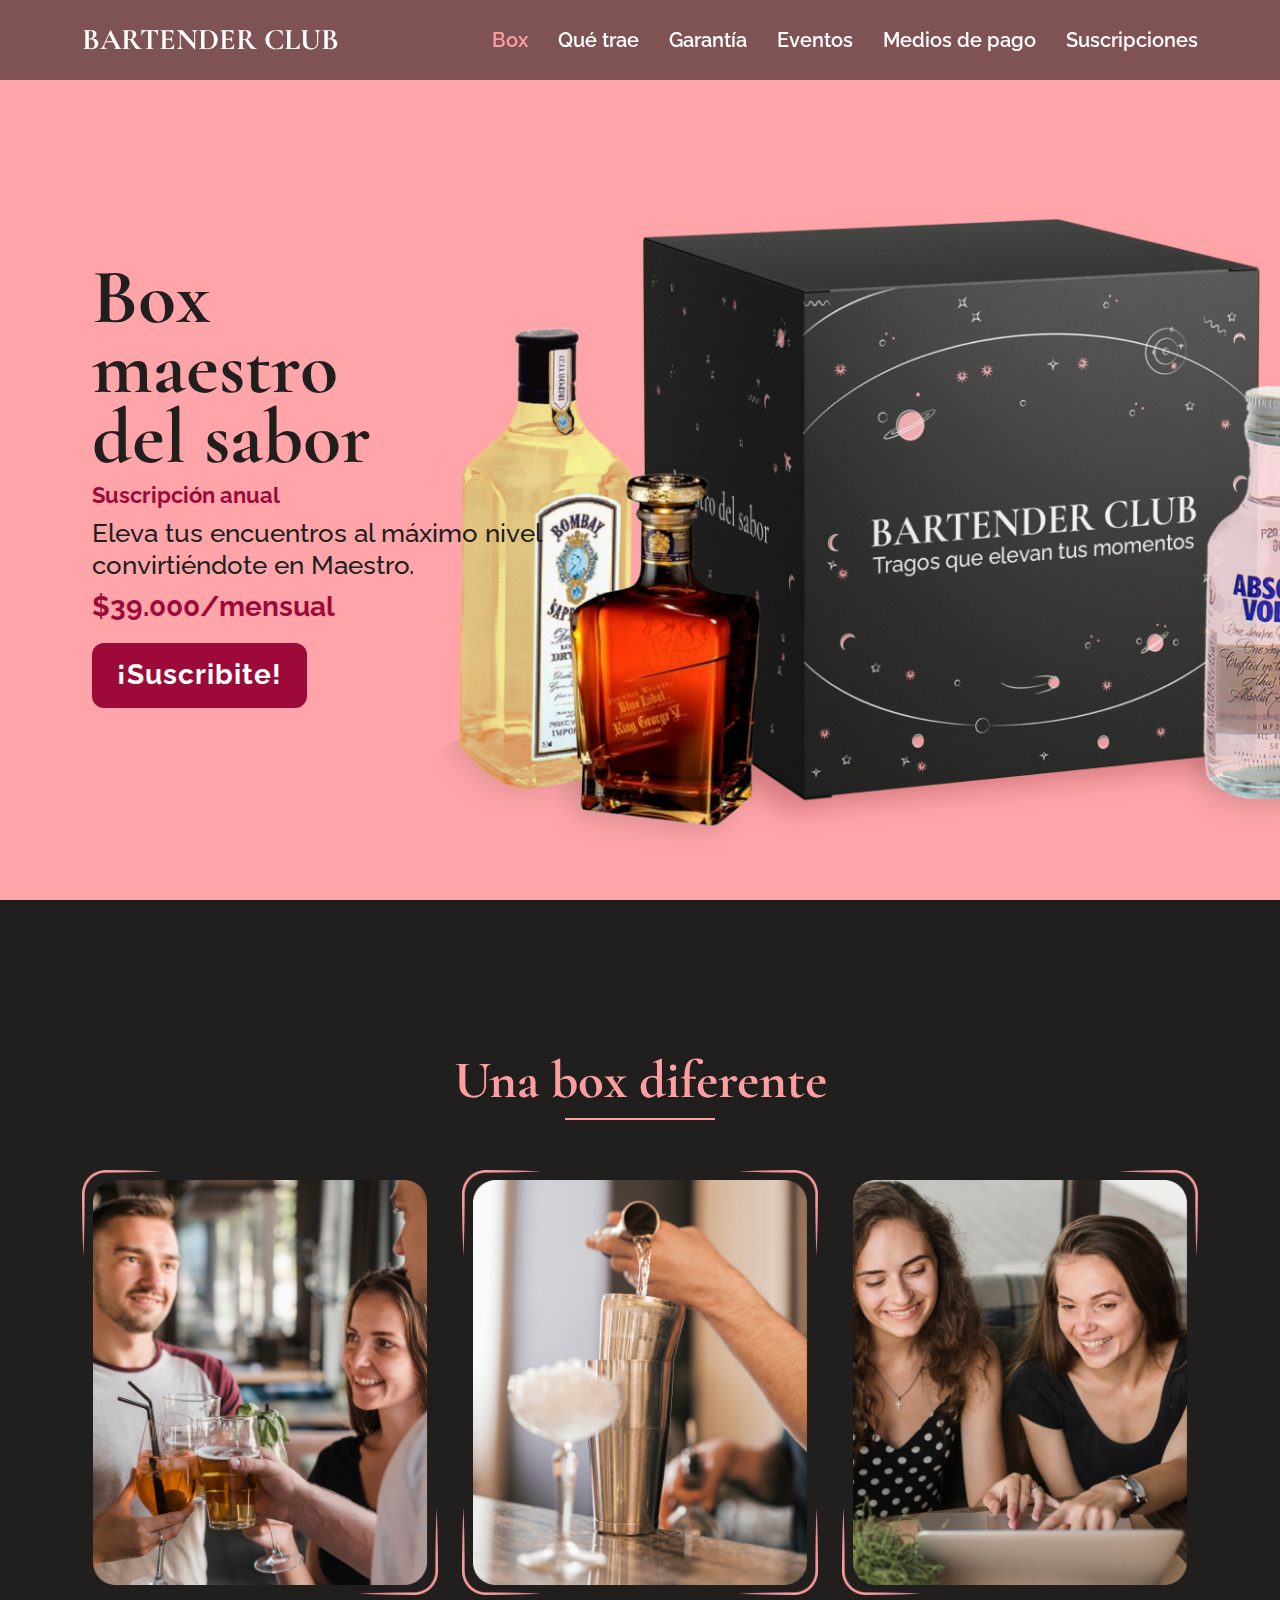
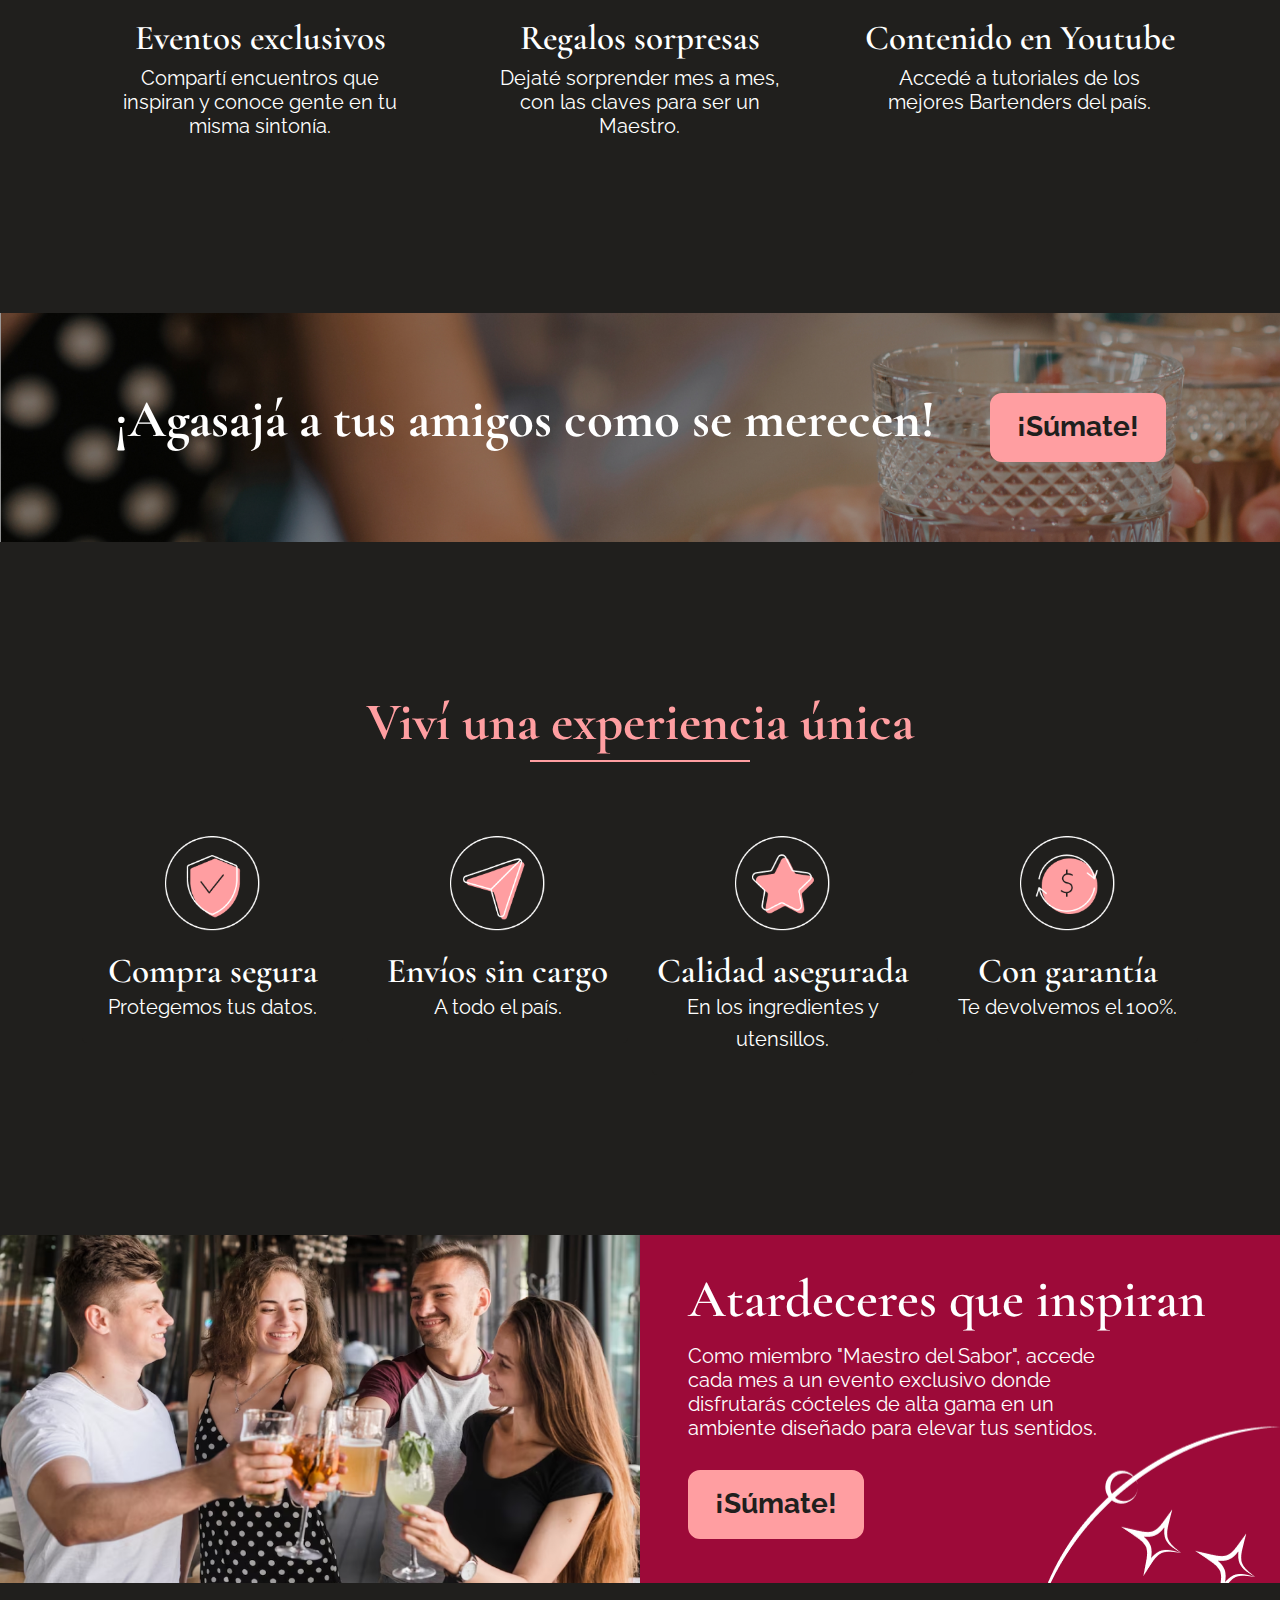
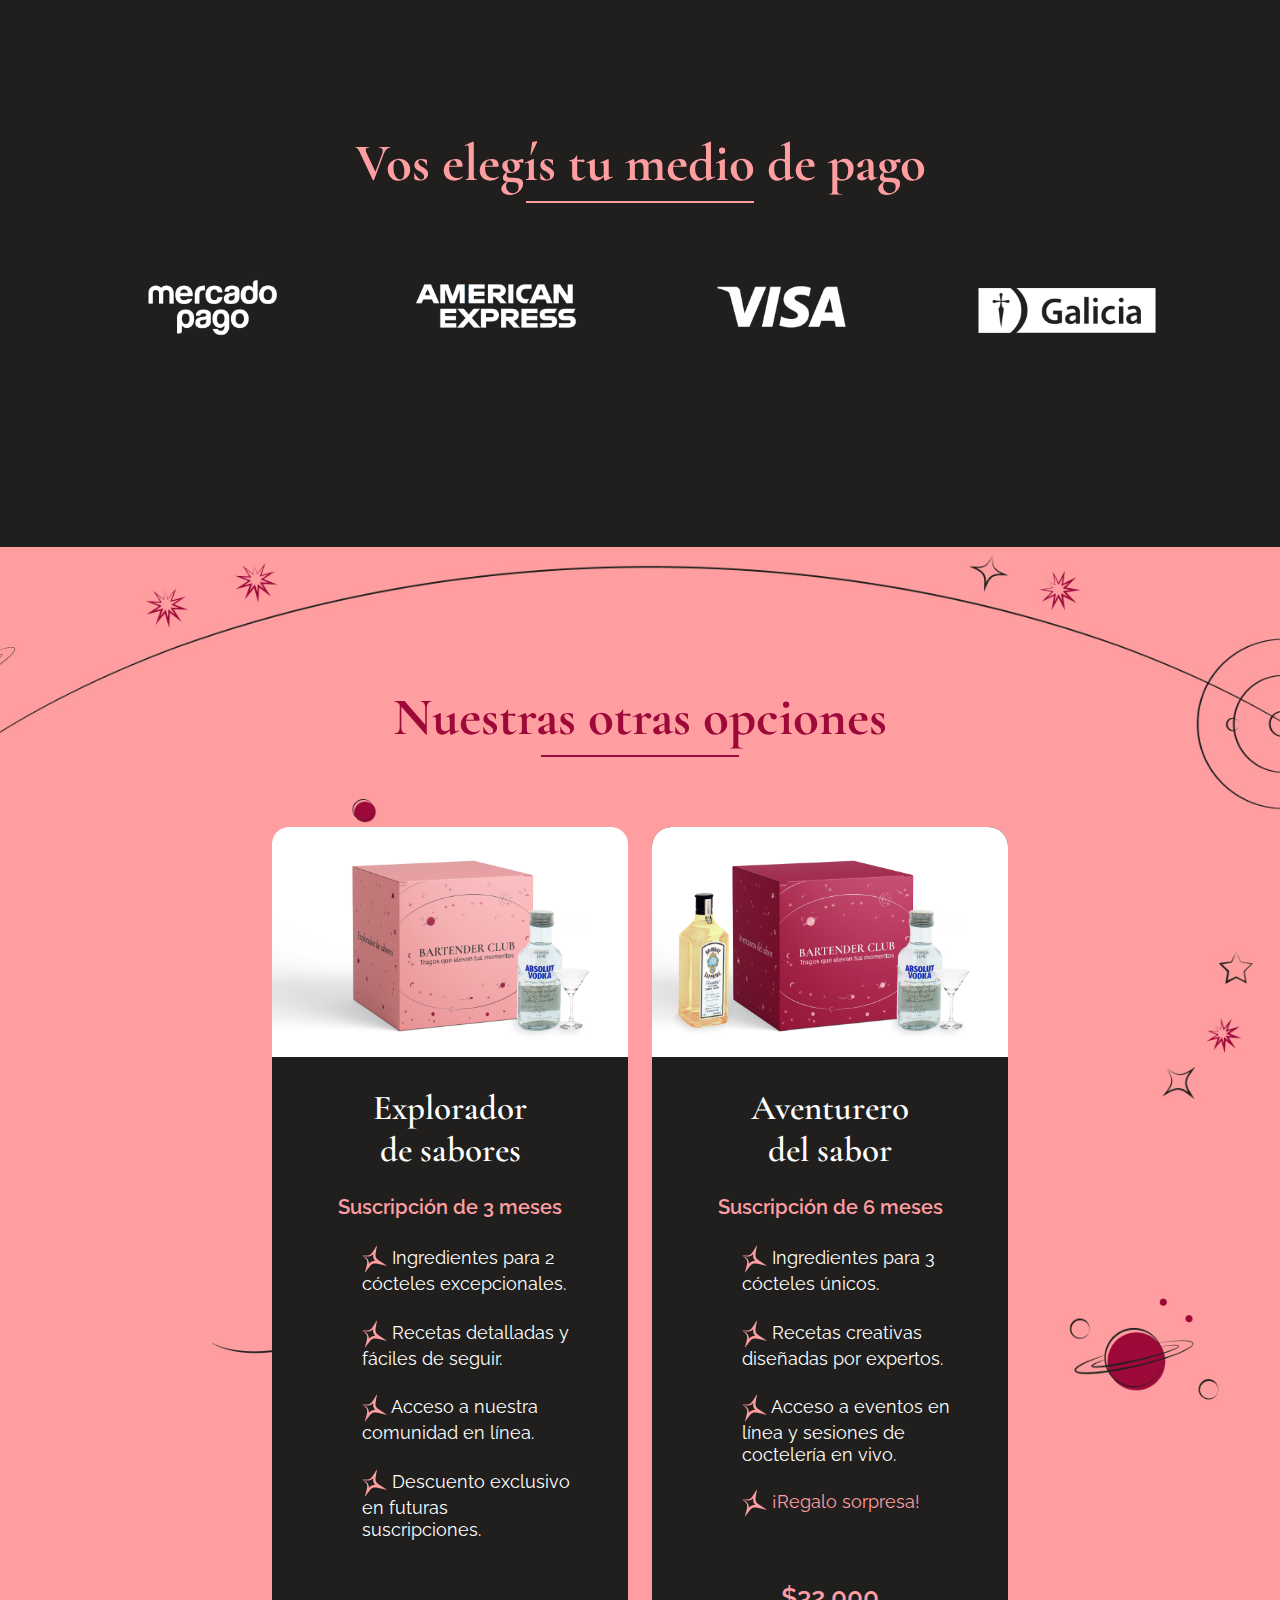
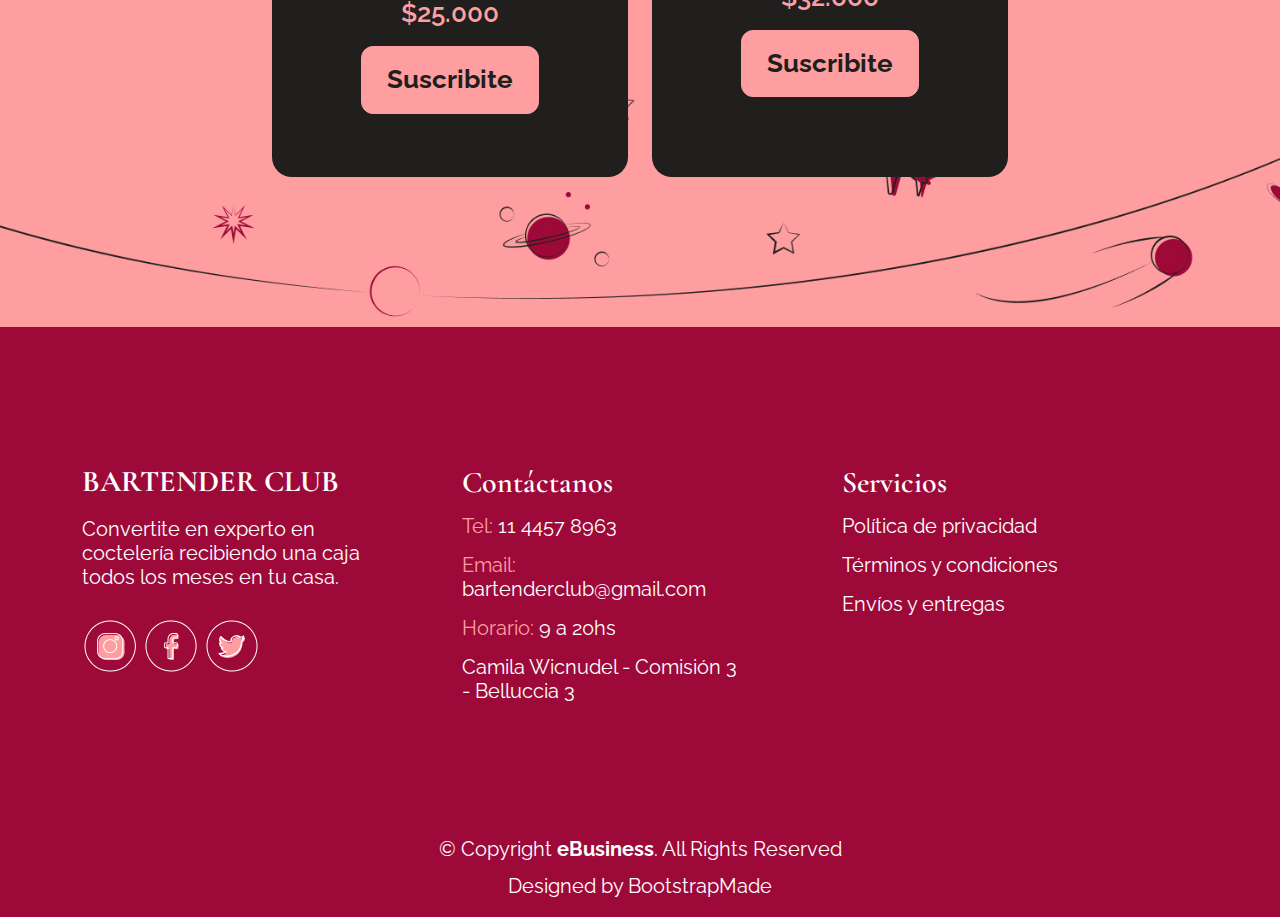
==== commit 1398b9b1: "Cambios de ortagrafía" ====
--- a/detalle.html
+++ b/detalle.html
@@ -91,7 +91,7 @@
   </header><!-- End Header -->
 
    <!-- ======= hero Section ======= -->
-   <section id="hero2"> <div class="carousel-item active">
+   <section id="hero2"> <div class="carousel-item2 active">
         <div class="carousel-container">
             <div class="container">
                 <h2 class="animate__animated animate__fadeInUp">Box maestro del sabor</h2>
@@ -346,7 +346,7 @@
     <div class="col-lg-6 work-right-text d-flex align-items-center">
       <div class="px-5 py-5 py-lg-0">
         <h2>Atardeceres que inspiran</h2>
-        <p>Como miembro "Maestro del Sabor", accede cada mes a un evento exclusivo donde disfrutarás cocteles de alta gama en un ambiente diseñado para elevar tus sentidos.</p>
+        <p>Como miembro "Maestro del Sabor", accede cada mes a un evento exclusivo donde disfrutarás cócteles de alta gama en un ambiente diseñado para elevar tus sentidos.</p>
          <a class="sus-btn" href="#">¡Súmate!</a>
       </div>
     </div>
@@ -452,7 +452,7 @@
               <h5>Suscripción de 3 meses</h5>
               <ol>
                 <li>
-                  <img src="assets/img/minibullet.png" alt=""> Ingredientes para 2 cocteles excepcionales.
+                  <img src="assets/img/minibullet.png" alt=""> Ingredientes para 2 cócteles excepcionales.
                 </li>
                 <li> <img src="assets/img/minibullet.png" alt="">  Recetas detalladas y fáciles de seguir.
                   </li>
@@ -480,7 +480,7 @@
               <h3>Aventurero <br /> del sabor </h3>
               <h5>Suscripción de 6 meses</h5>
               <ol>
-                <li>  <img src="assets/img/minibullet.png" alt="">  Ingredientes para 3 cocteles únicos.
+                <li>  <img src="assets/img/minibullet.png" alt="">  Ingredientes para 3 cócteles únicos.
                 </li>
                 <li> <img src="assets/img/minibullet.png" alt="">  Recetas creativas diseñadas por expertos.
                   </li>
--- a/assets/css/style.css
+++ b/assets/css/style.css
@@ -642,15 +642,7 @@
   background-repeat: no-repeat;
 }
 
-/* Mobile view: change background image for smaller screens */
-@media (max-width: 768px) {
-  #hero .carousel-item {
-    background: url("../img/hero-carousel/heromobile.jpg") no-repeat;
-    background-repeat: no-repeat;
-    background-size: cover; /* Ajusta la imagen para cubrir todo el contenedor */
-    background-position: top center;
-  }
-}
+
 
 
 #hero .carousel-container {
@@ -820,7 +812,7 @@
 }
 
 /* Default background image for desktop */
-#hero2 .carousel-item {
+#hero2 .carousel-item2 {
   background: url("../img/hero-carousel/herodetalle.jpg") no-repeat;
   background-size: cover;
 
@@ -828,7 +820,7 @@
 
 /* Mobile view: change background image for smaller screens */
 @media (max-width: 768px) {
-  #hero2 .carousel-item {
+  #hero2 .carousel-item2 {
     background: url("../img/hero-carousel/detallemobile.jpg") no-repeat;
       background-repeat: no-repeat;
   background-size: cover;
@@ -841,7 +833,7 @@
 
 #hero2 .carousel,
 #hero2 .carousel-inner,
-#hero2 .carousel-item,
+#hero2 .carousel-item2,
 #hero2 .carousel-item::before {
   position: absolute;
   top: 0;
@@ -850,21 +842,12 @@
   bottom: 0;
 }
 
-#hero2 .carousel-item {
+#hero2 .carousel-item2 {
   background-size: cover;
   background-position: center;
   background-repeat: no-repeat;
 }
 
-/* Mobile view: change background image for smaller screens */
-@media (max-width: 768px) {
-  #hero .carousel-item {
-    background: url("../img/hero-carousel/detallemobile.jpg") no-repeat;
-    background-repeat: no-repeat;
-    background-size: cover; /* Ajusta la imagen para cubrir todo el contenedor */
-    background-position: top center;
-  }
-}
 
 
 #hero2 .carousel-container {
